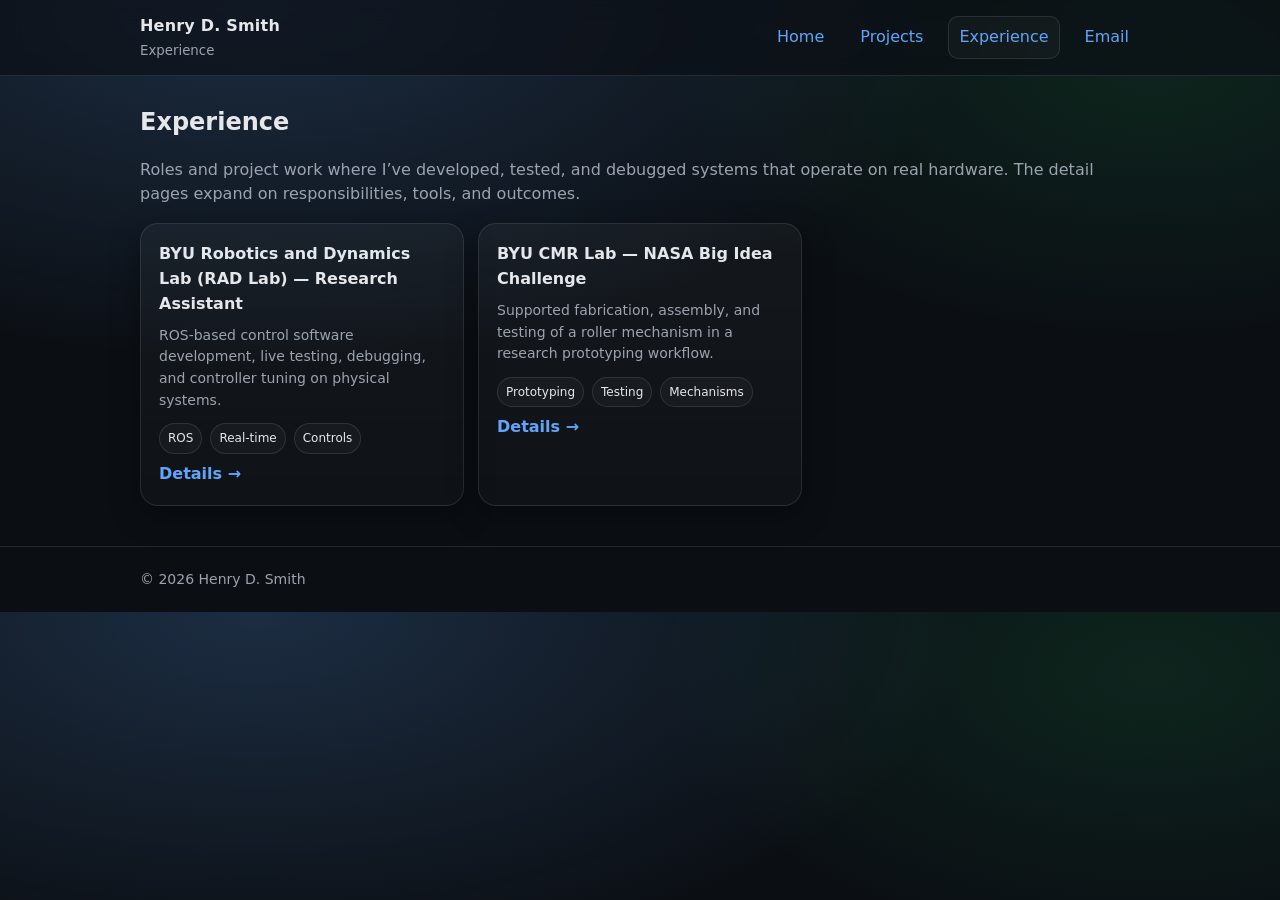
==== experience.html @ 549f532a "make into cool website" ====
<!DOCTYPE html>
<html lang="en">
<head>
  <meta charset="UTF-8" />
  <meta name="viewport" content="width=device-width, initial-scale=1"/>
  <title>Experience | Henry D. Smith</title>
  <link rel="stylesheet" href="style.css" />
</head>
<body>
  <div class="nav">
    <div class="container nav-inner">
      <div class="brand">
        <b>Henry D. Smith</b>
        <small>Experience</small>
      </div>
      <div class="nav-links">
        <a href="index.html">Home</a>
        <a href="projects.html">Projects</a>
        <a class="active" href="experience.html">Experience</a>
        <a href="mailto:hsmith40@byu.edu">Email</a>
      </div>
    </div>
  </div>

  <div class="container content">
    <h1>Experience</h1>
    <p>
      Roles and project work where I’ve developed, tested, and debugged systems that operate on real hardware.
      The detail pages expand on responsibilities, tools, and outcomes.
    </p>

    <div class="grid">
      <div class="card item">
        <h3>BYU Robotics and Dynamics Lab (RAD Lab) — Research Assistant</h3>
        <p>ROS-based control software development, live testing, debugging, and controller tuning on physical systems.</p>
        <div class="meta"><span class="tag">ROS</span><span class="tag">Real-time</span><span class="tag">Controls</span></div>
        <a class="details" href="experience-rad-lab.html">Details →</a>
      </div>

      <div class="card item">
        <h3>BYU CMR Lab — NASA Big Idea Challenge</h3>
        <p>Supported fabrication, assembly, and testing of a roller mechanism in a research prototyping workflow.</p>
        <div class="meta"><span class="tag">Prototyping</span><span class="tag">Testing</span><span class="tag">Mechanisms</span></div>
        <a class="details" href="experience-nasa-big-idea.html">Details →</a>
      </div>
    </div>
  </div>

  <div class="footer">
    <div class="container">© <span id="year"></span> Henry D. Smith</div>
  </div>
  <script>document.getElementById("year").textContent = new Date().getFullYear();</script>
</body>
</html>
---- style.css ----
:root {
  --bg: #0b0f14;
  --panel: #111827;
  --panel2: #0f172a;
  --text: #e5e7eb;
  --muted: #9ca3af;
  --accent: #60a5fa;
  --border: rgba(255,255,255,0.10);
  --shadow: 0 10px 30px rgba(0,0,0,0.35);
}

* { box-sizing: border-box; }
html, body { margin: 0; padding: 0; }
body {
  font-family: ui-sans-serif, system-ui, -apple-system, Segoe UI, Roboto, Arial, "Apple Color Emoji","Segoe UI Emoji";
  background: radial-gradient(1200px 600px at 20% 0%, rgba(96,165,250,0.20), transparent 60%),
              radial-gradient(900px 500px at 90% 10%, rgba(34,197,94,0.12), transparent 55%),
              var(--bg);
  color: var(--text);
  line-height: 1.55;
}

a { color: var(--accent); text-decoration: none; }
a:hover { text-decoration: underline; }

.container {
  width: min(1000px, calc(100% - 40px));
  margin: 0 auto;
}

.nav {
  position: sticky;
  top: 0;
  backdrop-filter: blur(10px);
  background: rgba(11,15,20,0.65);
  border-bottom: 1px solid var(--border);
  z-index: 10;
}

.nav-inner {
  display: flex;
  align-items: center;
  justify-content: space-between;
  padding: 14px 0;
}

.brand {
  display: flex;
  flex-direction: column;
  gap: 2px;
}
.brand b { letter-spacing: 0.2px; }
.brand small { color: var(--muted); }

.nav-links {
  display: flex;
  gap: 14px;
  flex-wrap: wrap;
  align-items: center;
}
.nav-links a {
  padding: 8px 10px;
  border-radius: 10px;
  border: 1px solid transparent;
}
.nav-links a.active,
.nav-links a:hover {
  border-color: var(--border);
  background: rgba(255,255,255,0.03);
  text-decoration: none;
}

.hero {
  padding: 48px 0 26px;
}

.hero-grid {
  display: grid;
  grid-template-columns: 1.3fr 0.7fr;
  gap: 18px;
}
@media (max-width: 900px) {
  .hero-grid { grid-template-columns: 1fr; }
}

.card {
  background: linear-gradient(180deg, rgba(255,255,255,0.04), rgba(255,255,255,0.02));
  border: 1px solid var(--border);
  border-radius: 18px;
  box-shadow: var(--shadow);
}

.hero-card { padding: 22px; }
.hero-card h1 {
  margin: 0 0 8px;
  font-size: 34px;
  line-height: 1.15;
}
.hero-card p { margin: 10px 0; color: var(--muted); }

.pills {
  display: flex;
  flex-wrap: wrap;
  gap: 8px;
  margin-top: 14px;
}
.pill {
  border: 1px solid var(--border);
  background: rgba(255,255,255,0.03);
  border-radius: 999px;
  padding: 6px 10px;
  font-size: 13px;
  color: var(--text);
}

.side-card { padding: 18px; }
.side-card h3 { margin: 0 0 10px; font-size: 16px; }
.side-card p { margin: 10px 0; color: var(--muted); font-size: 14px; }
.side-card .btnrow { display: flex; gap: 10px; flex-wrap: wrap; margin-top: 12px; }

.btn {
  display: inline-flex;
  align-items: center;
  gap: 8px;
  border-radius: 12px;
  padding: 10px 12px;
  border: 1px solid var(--border);
  background: rgba(255,255,255,0.03);
  color: var(--text);
  text-decoration: none;
}
.btn:hover { text-decoration: none; border-color: rgba(96,165,250,0.5); }

.section {
  padding: 20px 0 42px;
}
.section-header {
  display: flex;
  align-items: baseline;
  justify-content: space-between;
  gap: 16px;
  margin: 8px 0 14px;
}
.section-header h2 { margin: 0; font-size: 18px; }
.section-header span { color: var(--muted); font-size: 14px; }

.grid {
  display: grid;
  grid-template-columns: repeat(3, 1fr);
  gap: 14px;
}
@media (max-width: 900px) { .grid { grid-template-columns: 1fr; } }

.item {
  padding: 16px;
}
.item h3 {
  margin: 0 0 8px;
  font-size: 16px;
}
.item p {
  margin: 8px 0 12px;
  color: var(--muted);
  font-size: 14px;
}
.meta {
  display: flex;
  flex-wrap: wrap;
  gap: 8px;
  margin-top: 8px;
}
.tag {
  font-size: 12px;
  padding: 5px 8px;
  border-radius: 999px;
  border: 1px solid var(--border);
  background: rgba(255,255,255,0.03);
  color: var(--text);
}

.item a.details {
  display: inline-block;
  margin-top: 8px;
  font-weight: 600;
}

.footer {
  border-top: 1px solid var(--border);
  padding: 22px 0;
  color: var(--muted);
  font-size: 14px;
}

.content {
  padding: 28px 0 40px;
}
.content h1 { margin: 0 0 10px; font-size: 24px; }
.content h2 { margin-top: 24px; font-size: 18px; }
.content p, .content li { color: var(--muted); }
.content .card { padding: 18px; }
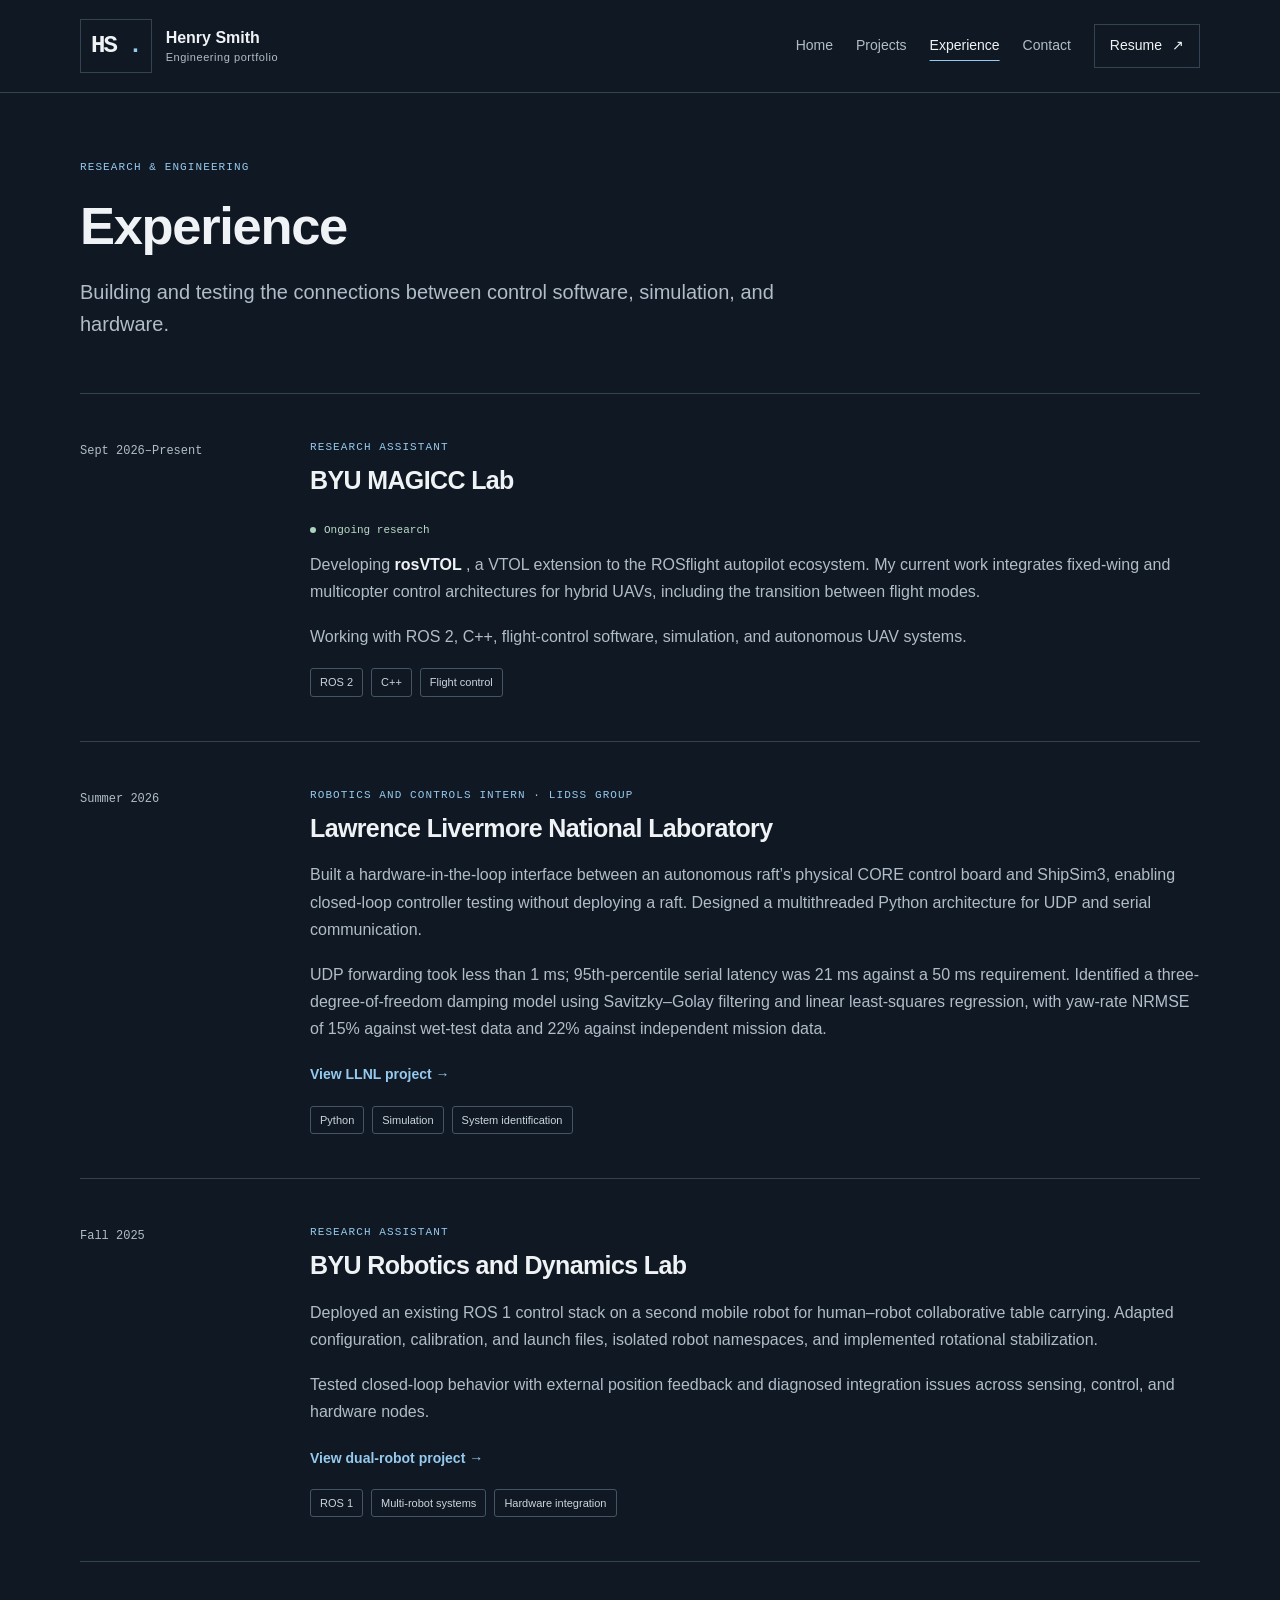
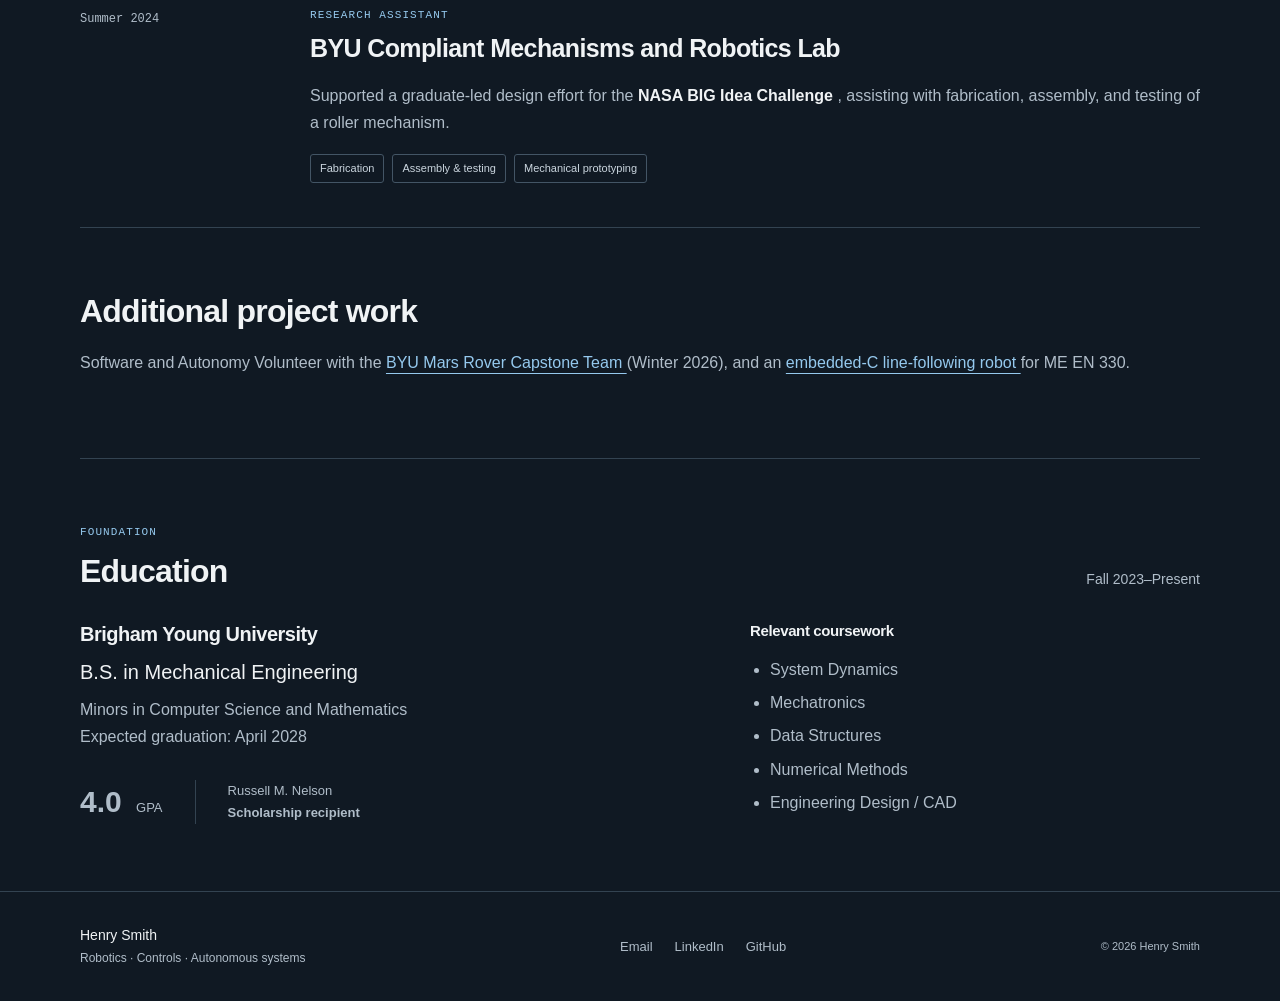
==== commit 73477fbc: "update portfolio website to include presentations and LLNL internship" ====
--- a/experience.html
+++ b/experience.html
@@ -1,54 +1,330 @@
 <!DOCTYPE html>
 <html lang="en">
-<head>
-  <meta charset="UTF-8" />
-  <meta name="viewport" content="width=device-width, initial-scale=1"/>
-  <title>Experience | Henry D. Smith</title>
-  <link rel="stylesheet" href="style.css" />
-</head>
-<body>
-  <div class="nav">
-    <div class="container nav-inner">
-      <div class="brand">
-        <b>Henry D. Smith</b>
-        <small>Experience</small>
-      </div>
-      <div class="nav-links">
-        <a href="index.html">Home</a>
-        <a href="projects.html">Projects</a>
-        <a class="active" href="experience.html">Experience</a>
-        <a href="mailto:hsmith40@byu.edu">Email</a>
-      </div>
+ <head>
+  <meta charset="utf-8"/>
+  <meta content="width=device-width, initial-scale=1" name="viewport"/>
+  <title>
+   Research &amp; Engineering Experience | Henry Smith
+  </title>
+  <meta content="Henry Smith’s research and engineering experience at BYU MAGICC Lab, Lawrence Livermore National Laboratory, RAD Lab, and CMR Lab." name="description"/>
+  <meta content="#101923" name="theme-color"/>
+  <meta content="website" property="og:type"/>
+  <meta content="Henry Smith · Engineering Portfolio" property="og:site_name"/>
+  <meta content="Research &amp; Engineering Experience | Henry Smith" property="og:title"/>
+  <meta content="Henry Smith’s research and engineering experience at BYU MAGICC Lab, Lawrence Livermore National Laboratory, RAD Lab, and CMR Lab." property="og:description"/>
+  <meta content="https://henrydsmith2002.github.io/assets/profile/henry-smith-profile.jpg" property="og:image"/>
+  <meta content="Portrait of Henry Smith" property="og:image:alt"/>
+  <link href="assets/favicon.svg" rel="icon" type="image/svg+xml"/>
+  <link href="style.css" rel="stylesheet"/>
+ </head>
+ <body>
+  <a class="skip-link" href="#main">
+   Skip to content
+  </a>
+  <header class="nav">
+   <div class="container nav-inner">
+    <a aria-label="Henry Smith, home" class="brand" href="index.html">
+     <span aria-hidden="true" class="monogram">
+      HS
+      <span>
+       .
+      </span>
+     </span>
+     <span>
+      Henry Smith
+      <small>
+       Engineering portfolio
+      </small>
+     </span>
+    </a>
+    <nav aria-label="Main navigation" class="nav-links">
+     <a href="index.html">
+      Home
+     </a>
+     <a href="projects.html">
+      Projects
+     </a>
+     <a aria-current="page" href="experience.html">
+      Experience
+     </a>
+     <a href="index.html#contact">
+      Contact
+     </a>
+     <a class="nav-resume" href="assets/documents/henry-smith-resume.pdf" rel="noopener" target="_blank">
+      Resume
+      <span aria-hidden="true">
+       ↗
+      </span>
+      <span class="sr-only">
+       (PDF, opens in new tab)
+      </span>
+     </a>
+    </nav>
+   </div>
+  </header>
+  <main id="main">
+   <div class="container">
+    <section class="page-heading">
+     <p class="eyebrow">
+      RESEARCH &amp; ENGINEERING
+     </p>
+     <h1>
+      Experience
+     </h1>
+     <p class="lead">
+      Building and testing the connections between control software, simulation, and hardware.
+     </p>
+    </section>
+    <div class="timeline">
+     <article class="experience-row" id="magicc">
+      <div class="experience-date">
+       Sept 2026–Present
+      </div>
+      <div>
+       <p class="eyebrow">
+        Research Assistant
+       </p>
+       <h2>
+        BYU MAGICC Lab
+       </h2>
+       <span class="status">
+        Ongoing research
+       </span>
+       <p>
+        Developing
+        <strong>
+         rosVTOL
+        </strong>
+        , a VTOL extension to the ROSflight autopilot ecosystem. My current work integrates fixed-wing and multicopter control architectures for hybrid UAVs, including the transition between flight modes.
+       </p>
+       <p>
+        Working with ROS 2, C++, flight-control software, simulation, and autonomous UAV systems.
+       </p>
+       <ul aria-label="Technologies" class="tags">
+        <li>
+         ROS 2
+        </li>
+        <li>
+         C++
+        </li>
+        <li>
+         Flight control
+        </li>
+       </ul>
+      </div>
+     </article>
+     <article class="experience-row" id="llnl">
+      <div class="experience-date">
+       Summer 2026
+      </div>
+      <div>
+       <p class="eyebrow">
+        Robotics and Controls Intern · LIDSS Group
+       </p>
+       <h2>
+        Lawrence Livermore National Laboratory
+       </h2>
+       <p>
+        Built a hardware-in-the-loop interface between an autonomous raft’s physical CORE control board and ShipSim3, enabling closed-loop controller testing without deploying a raft. Designed a multithreaded Python architecture for UDP and serial communication.
+       </p>
+       <p>
+        UDP forwarding took less than 1 ms; 95th-percentile serial latency was 21 ms against a 50 ms requirement. Identified a three-degree-of-freedom damping model using Savitzky–Golay filtering and linear least-squares regression, with yaw-rate NRMSE of 15% against wet-test data and 22% against independent mission data.
+       </p>
+       <a class="details" href="project-llnl-raft.html">
+        View LLNL project
+        <span aria-hidden="true">
+         →
+        </span>
+       </a>
+       <ul aria-label="Technologies" class="tags">
+        <li>
+         Python
+        </li>
+        <li>
+         Simulation
+        </li>
+        <li>
+         System identification
+        </li>
+       </ul>
+      </div>
+     </article>
+     <article class="experience-row" id="rad">
+      <div class="experience-date">
+       Fall 2025
+      </div>
+      <div>
+       <p class="eyebrow">
+        Research Assistant
+       </p>
+       <h2>
+        BYU Robotics and Dynamics Lab
+       </h2>
+       <p>
+        Deployed an existing ROS 1 control stack on a second mobile robot for human–robot collaborative table carrying. Adapted configuration, calibration, and launch files, isolated robot namespaces, and implemented rotational stabilization.
+       </p>
+       <p>
+        Tested closed-loop behavior with external position feedback and diagnosed integration issues across sensing, control, and hardware nodes.
+       </p>
+       <a class="details" href="project-rad-ros.html">
+        View dual-robot project
+        <span aria-hidden="true">
+         →
+        </span>
+       </a>
+       <ul aria-label="Technologies" class="tags">
+        <li>
+         ROS 1
+        </li>
+        <li>
+         Multi-robot systems
+        </li>
+        <li>
+         Hardware integration
+        </li>
+       </ul>
+      </div>
+     </article>
+     <article class="experience-row" id="cmr">
+      <div class="experience-date">
+       Summer 2024
+      </div>
+      <div>
+       <p class="eyebrow">
+        Research Assistant
+       </p>
+       <h2>
+        BYU Compliant Mechanisms and Robotics Lab
+       </h2>
+       <p>
+        Supported a graduate-led design effort for the
+        <strong>
+         NASA BIG Idea Challenge
+        </strong>
+        , assisting with fabrication, assembly, and testing of a roller mechanism.
+       </p>
+       <ul aria-label="Technologies" class="tags">
+        <li>
+         Fabrication
+        </li>
+        <li>
+         Assembly &amp; testing
+        </li>
+        <li>
+         Mechanical prototyping
+        </li>
+       </ul>
+      </div>
+     </article>
     </div>
-  </div>
-
-  <div class="container content">
-    <h1>Experience</h1>
+    <section class="section">
+     <h2>
+      Additional project work
+     </h2>
+     <p>
+      Software and Autonomy Volunteer with the
+      <a href="project-mars-rover.html">
+       BYU Mars Rover Capstone Team
+      </a>
+      (Winter 2026), and an
+      <a href="project-light-following.html">
+       embedded-C line-following robot
+      </a>
+      for ME EN 330.
+     </p>
+    </section>
+    <section class="section education" id="education">
+     <div class="section-header">
+      <div>
+       <p class="eyebrow">
+        FOUNDATION
+       </p>
+       <h2>
+        Education
+       </h2>
+      </div>
+      <span>
+       Fall 2023–Present
+      </span>
+     </div>
+     <div class="education-grid">
+      <div>
+       <h3>
+        Brigham Young University
+       </h3>
+       <p class="lead-small">
+        B.S. in Mechanical Engineering
+       </p>
+       <p>
+        Minors in Computer Science and Mathematics
+        <br/>
+        Expected graduation: April 2028
+       </p>
+       <div class="education-facts">
+        <span>
+         <b>
+          4.0
+         </b>
+         GPA
+        </span>
+        <span>
+         Russell M. Nelson
+         <br/>
+         <b>
+          Scholarship recipient
+         </b>
+        </span>
+       </div>
+      </div>
+      <div>
+       <h3 class="small-heading">
+        Relevant coursework
+       </h3>
+       <ul class="coursework">
+        <li>
+         System Dynamics
+        </li>
+        <li>
+         Mechatronics
+        </li>
+        <li>
+         Data Structures
+        </li>
+        <li>
+         Numerical Methods
+        </li>
+        <li>
+         Engineering Design / CAD
+        </li>
+       </ul>
+      </div>
+     </div>
+    </section>
+   </div>
+  </main>
+  <footer class="footer">
+   <div class="container footer-inner">
     <p>
-      Roles and project work where I’ve developed, tested, and debugged systems that operate on real hardware.
-      The detail pages expand on responsibilities, tools, and outcomes.
+     Henry Smith
+     <span>
+      Robotics · Controls · Autonomous systems
+     </span>
     </p>
-
-    <div class="grid">
-      <div class="card item">
-        <h3>BYU Robotics and Dynamics Lab (RAD Lab) — Research Assistant</h3>
-        <p>ROS-based control software development, live testing, debugging, and controller tuning on physical systems.</p>
-        <div class="meta"><span class="tag">ROS</span><span class="tag">Real-time</span><span class="tag">Controls</span></div>
-        <a class="details" href="experience-rad-lab.html">Details →</a>
-      </div>
-
-      <div class="card item">
-        <h3>BYU CMR Lab — NASA Big Idea Challenge</h3>
-        <p>Supported fabrication, assembly, and testing of a roller mechanism in a research prototyping workflow.</p>
-        <div class="meta"><span class="tag">Prototyping</span><span class="tag">Testing</span><span class="tag">Mechanisms</span></div>
-        <a class="details" href="experience-nasa-big-idea.html">Details →</a>
-      </div>
+    <div>
+     <a href="mailto:hsmith40@byu.edu">
+      Email
+     </a>
+     <a href="https://www.linkedin.com/in/henry-smith-816a72335/">
+      LinkedIn
+     </a>
+     <a href="https://github.com/henrydsmith2002">
+      GitHub
+     </a>
     </div>
-  </div>
-
-  <div class="footer">
-    <div class="container">© <span id="year"></span> Henry D. Smith</div>
-  </div>
-  <script>document.getElementById("year").textContent = new Date().getFullYear();</script>
-</body>
+    <small>
+     © 2026 Henry Smith
+    </small>
+   </div>
+  </footer>
+ </body>
 </html>
--- a/style.css
+++ b/style.css
@@ -1,200 +1,243 @@
 :root {
-  --bg: #0b0f14;
-  --panel: #111827;
-  --panel2: #0f172a;
-  --text: #e5e7eb;
-  --muted: #9ca3af;
-  --accent: #60a5fa;
-  --border: rgba(255,255,255,0.10);
-  --shadow: 0 10px 30px rgba(0,0,0,0.35);
-}
-
+  color-scheme: dark;
+  --bg: #101923;
+  --panel: #17232f;
+  --text: #f0f3f5;
+  --muted: #b0bdc9;
+  --accent: #95c9ee;
+  --border: #334351;
+  --mono: ui-monospace, SFMono-Regular, Consolas, monospace;
+}
 * { box-sizing: border-box; }
-html, body { margin: 0; padding: 0; }
-body {
-  font-family: ui-sans-serif, system-ui, -apple-system, Segoe UI, Roboto, Arial, "Apple Color Emoji","Segoe UI Emoji";
-  background: radial-gradient(1200px 600px at 20% 0%, rgba(96,165,250,0.20), transparent 60%),
-              radial-gradient(900px 500px at 90% 10%, rgba(34,197,94,0.12), transparent 55%),
-              var(--bg);
-  color: var(--text);
-  line-height: 1.55;
-}
-
-a { color: var(--accent); text-decoration: none; }
-a:hover { text-decoration: underline; }
-
-.container {
-  width: min(1000px, calc(100% - 40px));
-  margin: 0 auto;
-}
-
-.nav {
-  position: sticky;
-  top: 0;
-  backdrop-filter: blur(10px);
-  background: rgba(11,15,20,0.65);
-  border-bottom: 1px solid var(--border);
-  z-index: 10;
-}
-
-.nav-inner {
-  display: flex;
-  align-items: center;
-  justify-content: space-between;
-  padding: 14px 0;
-}
-
-.brand {
-  display: flex;
-  flex-direction: column;
-  gap: 2px;
-}
-.brand b { letter-spacing: 0.2px; }
-.brand small { color: var(--muted); }
-
-.nav-links {
-  display: flex;
-  gap: 14px;
-  flex-wrap: wrap;
-  align-items: center;
-}
-.nav-links a {
-  padding: 8px 10px;
-  border-radius: 10px;
-  border: 1px solid transparent;
-}
-.nav-links a.active,
-.nav-links a:hover {
-  border-color: var(--border);
-  background: rgba(255,255,255,0.03);
-  text-decoration: none;
-}
-
-.hero {
-  padding: 48px 0 26px;
-}
-
-.hero-grid {
-  display: grid;
-  grid-template-columns: 1.3fr 0.7fr;
-  gap: 18px;
-}
-@media (max-width: 900px) {
-  .hero-grid { grid-template-columns: 1fr; }
-}
-
-.card {
-  background: linear-gradient(180deg, rgba(255,255,255,0.04), rgba(255,255,255,0.02));
-  border: 1px solid var(--border);
-  border-radius: 18px;
-  box-shadow: var(--shadow);
-}
-
-.hero-card { padding: 22px; }
-.hero-card h1 {
-  margin: 0 0 8px;
-  font-size: 34px;
-  line-height: 1.15;
-}
-.hero-card p { margin: 10px 0; color: var(--muted); }
-
-.pills {
-  display: flex;
-  flex-wrap: wrap;
-  gap: 8px;
-  margin-top: 14px;
-}
-.pill {
-  border: 1px solid var(--border);
-  background: rgba(255,255,255,0.03);
-  border-radius: 999px;
-  padding: 6px 10px;
-  font-size: 13px;
-  color: var(--text);
-}
-
-.side-card { padding: 18px; }
-.side-card h3 { margin: 0 0 10px; font-size: 16px; }
-.side-card p { margin: 10px 0; color: var(--muted); font-size: 14px; }
-.side-card .btnrow { display: flex; gap: 10px; flex-wrap: wrap; margin-top: 12px; }
-
-.btn {
-  display: inline-flex;
-  align-items: center;
-  gap: 8px;
-  border-radius: 12px;
-  padding: 10px 12px;
-  border: 1px solid var(--border);
-  background: rgba(255,255,255,0.03);
-  color: var(--text);
-  text-decoration: none;
-}
-.btn:hover { text-decoration: none; border-color: rgba(96,165,250,0.5); }
-
-.section {
-  padding: 20px 0 42px;
-}
-.section-header {
-  display: flex;
-  align-items: baseline;
-  justify-content: space-between;
-  gap: 16px;
-  margin: 8px 0 14px;
-}
-.section-header h2 { margin: 0; font-size: 18px; }
-.section-header span { color: var(--muted); font-size: 14px; }
-
-.grid {
-  display: grid;
-  grid-template-columns: repeat(3, 1fr);
-  gap: 14px;
-}
-@media (max-width: 900px) { .grid { grid-template-columns: 1fr; } }
-
-.item {
-  padding: 16px;
-}
-.item h3 {
-  margin: 0 0 8px;
-  font-size: 16px;
-}
-.item p {
-  margin: 8px 0 12px;
-  color: var(--muted);
-  font-size: 14px;
-}
-.meta {
-  display: flex;
-  flex-wrap: wrap;
-  gap: 8px;
-  margin-top: 8px;
-}
-.tag {
-  font-size: 12px;
-  padding: 5px 8px;
-  border-radius: 999px;
-  border: 1px solid var(--border);
-  background: rgba(255,255,255,0.03);
-  color: var(--text);
-}
-
-.item a.details {
-  display: inline-block;
-  margin-top: 8px;
-  font-weight: 600;
-}
-
-.footer {
-  border-top: 1px solid var(--border);
-  padding: 22px 0;
-  color: var(--muted);
-  font-size: 14px;
-}
-
-.content {
-  padding: 28px 0 40px;
-}
-.content h1 { margin: 0 0 10px; font-size: 24px; }
-.content h2 { margin-top: 24px; font-size: 18px; }
-.content p, .content li { color: var(--muted); }
-.content .card { padding: 18px; }
+html { scroll-padding-top: 110px; }
+body { margin: 0; background: var(--bg); color: var(--text); font-family: -apple-system, BlinkMacSystemFont, "Segoe UI", sans-serif; font-size: 16px; line-height: 1.7; }
+a { color: var(--accent); text-underline-offset: 5px; }
+a:hover { color: #d6ebfa; }
+a:focus-visible { outline: 3px solid #b6ddfa; outline-offset: 5px; border-radius: 2px; }
+img { display: block; max-width: 100%; height: auto; }
+p { margin: 0 0 18px; color: var(--muted); }
+h1, h2, h3 { color: var(--text); line-height: 1.23; margin: 0 0 18px; font-weight: 650; letter-spacing: -.025em; text-wrap: balance; }
+h1 { font-size: clamp(2.3rem, 4.1vw, 3.55rem); }
+h2 { font-size: clamp(1.65rem, 2.6vw, 2rem); }
+h3 { font-size: 1.25rem; }
+strong { color: var(--text); }
+li { color: var(--muted); }
+li + li { margin-top: 6px; }
+code { color: var(--text); font-size: .9em; }
+.container { width: min(1120px, calc(100% - 64px)); margin-inline: auto; }
+.sr-only { position: absolute; width: 1px; height: 1px; padding: 0; margin: -1px; overflow: hidden; clip: rect(0,0,0,0); white-space: nowrap; border: 0; }
+.skip-link { position: fixed; top: -80px; left: 16px; z-index: 100; padding: 12px 18px; background: var(--text); color: var(--bg); }
+.skip-link:focus { top: 12px; color: var(--bg); }
+.nav { background: var(--bg); border-bottom: 1px solid var(--border); position: sticky; top: 0; z-index: 10; }
+.nav-inner { display: flex; align-items: center; justify-content: space-between; gap: 24px; min-height: 92px; }
+.brand { display: flex; align-items: center; gap: 14px; color: var(--text); text-decoration: none; font-weight: 650; white-space: nowrap; line-height: 1.4; }
+.brand small { display: block; color: var(--muted); font-size: 11px; font-weight: 400; letter-spacing: .05em; }
+.monogram { font-family: var(--mono); font-size: 24px; letter-spacing: -2px; border: 1px solid var(--border); padding: 9px 10px; }
+.monogram span { color: var(--accent); }
+.nav-links { display: flex; align-items: center; gap: 23px; }
+.nav-links a { display: inline-flex; align-items: center; min-height: 44px; text-decoration: none; color: var(--muted); font-size: 14px; }
+.nav-links a:hover, .nav-links a[aria-current], .nav-links .current-section { color: var(--text); }
+.nav-links a[aria-current] { text-decoration: underline; text-decoration-color: var(--accent); text-underline-offset: 10px; }
+.nav-links .nav-resume { border: 1px solid var(--border); padding: 4px 15px; gap: 10px; color: var(--text); }
+.eyebrow { color: var(--accent); font-family: var(--mono); font-size: 11px; line-height: 1.7; letter-spacing: .1em; text-transform: uppercase; margin-bottom: 17px; }
+.hero { display: grid; grid-template-columns: minmax(0, 1fr) 280px; align-items: center; gap: 80px; padding: 70px 0 58px; }
+.hero h1 { margin-bottom: 22px; }
+.hero h1 span { color: var(--accent); }
+.hero-copy > p:not(.eyebrow) { max-width: 620px; }
+.hero-intro { font-size: 20px; color: var(--text); line-height: 1.5; margin-bottom: 14px; }
+.portrait { margin: 0; }
+.portrait img { width: 100%; border-radius: 5px; }
+.portrait figcaption { margin-top: 17px; padding-left: 14px; border-left: 2px solid var(--accent); line-height: 1.6; }
+.portrait figcaption strong { display: block; font-size: 15px; }
+.portrait figcaption span { color: var(--muted); font-size: 12px; }
+.btnrow { display: flex; flex-wrap: wrap; gap: 12px; margin-top: 26px; }
+.btn { display: inline-flex; align-items: center; justify-content: center; gap: 16px; min-height: 46px; padding: 10px 20px; border: 1px solid #52697a; border-radius: 4px; color: var(--text); font-size: 14px; font-weight: 600; text-decoration: none; transition: background .15s, border-color .15s; }
+.btn:hover { background: #243746; color: var(--text); border-color: var(--accent); }
+.btn.primary { background: var(--accent); color: #101923; border-color: var(--accent); }
+.btn.primary:hover { background: #bbdff8; }
+.social-links { display: flex; flex-wrap: wrap; gap: 10px 22px; margin-top: 22px; }
+.social-links a { font-size: 13px; color: var(--muted); min-height: 30px; display: inline-flex; align-items: center; gap: 6px; text-decoration: none; }
+.social-links a:hover { color: var(--accent); text-decoration: underline; }
+.now-strip { display: flex; align-items: center; gap: 22px; border-block: 1px solid var(--border); padding: 20px 0; }
+.now-strip p { margin: 0; font-size: 14px; flex: 1; }
+.now-strip p span { margin-inline: 10px; color: #6a859a; }
+.now-strip a { font-size: 13px; white-space: nowrap; text-decoration: none; }
+.status { display: inline-flex; align-items: center; gap: 8px; color: #bbdbc9; font: 11px var(--mono); }
+.status::before { content: ''; width: 6px; height: 6px; border-radius: 50%; background: #acd4bd; flex-shrink: 0; }
+.section { padding: 64px 0; }
+.section + .section { border-top: 1px solid var(--border); }
+.section-header { display: flex; align-items: end; justify-content: space-between; gap: 24px; margin-bottom: 30px; }
+.section-header .eyebrow { margin-bottom: 10px; }
+.section-header h2 { margin: 0; }
+.section-header > span { color: var(--muted); font-size: 14px; white-space: nowrap; }
+.details { display: inline-block; font-size: 14px; font-weight: 600; text-decoration: none; }
+.details:hover { text-decoration: underline; }
+.section-header > a { white-space: nowrap; }
+.project-grid { display: grid; grid-template-columns: repeat(2,minmax(0,1fr)); gap: 24px; }
+.card { background: var(--panel); border: 1px solid var(--border); border-radius: 6px; overflow: hidden; }
+.project-card { display: flex; flex-direction: column; }
+.card-body { padding: 28px; flex: 1; display: flex; align-items: start; flex-direction: column; }
+.card-body h2, .card-body h3 { font-size: 23px; }
+.card-body .eyebrow { margin-bottom: 14px; }
+.card-body p { font-size: 15px; }
+.card-body .project-org { color: var(--accent); font-size: 12px; margin-top: -5px; }
+.card-body .tags { margin-top: auto; padding-top: 8px; }
+.card-body .details { margin-top: 24px; }
+.card-visual { background-color: #1c2d3b; background-image: linear-gradient(#91b8d20b 1px, transparent 1px), linear-gradient(90deg,#91b8d20b 1px, transparent 1px); background-size: 24px 24px; min-height: 160px; border-bottom: 1px solid var(--border); display: flex; align-items: center; justify-content: center; padding: 20px; gap: 12px; }
+.flow-mini > span { padding: 12px 14px; border: 1px solid #62849b; border-radius: 4px; font-size: 14px; text-align: center; background: #182733; }
+.card-visual small { display: block; font-family: var(--mono); font-size: 8px; font-weight: 400; letter-spacing: .04em; margin-top: 7px; color: var(--muted); }
+.flow-mini b { color: var(--accent); font-weight: 400; }
+.robot-mini { gap: 27px; }
+.robot-mini > span { text-align: center; color: var(--accent); font: 9px var(--mono); letter-spacing: .05em; }
+.robot-mini i { display: block; position: relative; width: 50px; height: 44px; border: 1px solid #93b8d0; background: #233c4f; margin: 0 auto 14px; border-radius: 9px; }
+.robot-mini i::before { content: ''; position: absolute; width: 22px; height: 22px; left: 13px; top: 9px; border: 1px solid var(--accent); border-radius: 50%; }
+.robot-mini > div { font-size: 14px; text-align: center; }
+.tags { list-style: none; padding: 0; margin: 18px 0 0; display: flex; flex-wrap: wrap; gap: 8px; }
+.tags li { font-size: 11px; padding: 4px 9px; border: 1px solid #435565; color: #cad5de; border-radius: 3px; margin: 0; }
+.about { display: grid; grid-template-columns: 1fr 1.45fr; gap: 70px; }
+.about h2 { max-width: 330px; }
+.lead-small { font-size: 20px; line-height: 1.6; color: var(--text); }
+.education-grid { display: grid; grid-template-columns: 1.4fr 1fr; gap: 40px; }
+.education-grid h3 { margin-bottom: 10px; }
+.education-grid .lead-small { margin-bottom: 8px; }
+.education-facts { display: flex; align-items: center; gap: 32px; margin-top: 26px; }
+.education-facts > span { color: var(--muted); font-size: 13px; }
+.education-facts > span:first-child b { font-size: 30px; margin-right: 6px; }
+.education-facts > span + span { border-left: 1px solid var(--border); padding-left: 32px; }
+.small-heading { font-size: 15px; }
+.coursework { padding-left: 20px; margin-bottom: 0; }
+.skills-grid { display: grid; grid-template-columns: repeat(3,1fr); gap: 34px 45px; }
+.skill-group { border-top: 1px solid var(--border); padding-top: 20px; }
+.skill-group h3 { font-size: 16px; }
+.skill-group ul { list-style: none; padding: 0; margin: 0; font-size: 14px; }
+.skill-group li + li { margin-top: 3px; }
+.contact { display: grid; grid-template-columns: 1.45fr 1fr; gap: 75px; }
+.contact h2 { max-width: 580px; }
+.contact-email { font-size: clamp(1.15rem,2.5vw,1.55rem); text-decoration: none; }
+.resume-card { border: 1px solid var(--border); border-radius: 5px; padding: 30px; align-self: start; }
+.resume-card p { font-size: 14px; }
+.download-link { display: block; margin-top: 17px; font-size: 13px; }
+.footer { border-top: 1px solid var(--border); padding: 32px 0; }
+.footer-inner { display: flex; align-items: center; gap: 30px; justify-content: space-between; }
+.footer p { color: var(--text); font-size: 14px; margin: 0; }
+.footer p span { display: block; color: var(--muted); font-size: 12px; }
+.footer a { color: var(--muted); font-size: 13px; text-decoration: none; padding: 10px 0; }
+.footer a:hover { color: var(--accent); }
+.footer-inner > div { display: flex; gap: 22px; }
+.footer small { color: var(--muted); font-size: 11px; }
+.page-heading { padding: 65px 0 35px; max-width: 780px; }
+.lead { font-size: 20px; max-width: 760px; line-height: 1.6; }
+.project-list { padding-top: 10px; }
+.callout { border: 1px solid #496378; border-left: 3px solid var(--accent); padding: 24px 28px; background: var(--panel); margin: 0 0 60px; }
+.callout p:last-child { margin-bottom: 0; }
+.timeline { border-top: 1px solid var(--border); }
+.experience-row { display: grid; grid-template-columns: 190px 1fr; gap: 40px; padding: 44px 0; border-bottom: 1px solid var(--border); scroll-margin-top: 110px; }
+.experience-date { color: var(--muted); font-family: var(--mono); font-size: 12px; padding-top: 3px; }
+.experience-row h2 { font-size: 25px; }
+.experience-row .eyebrow { margin-bottom: 8px; }
+.experience-row .status { margin-bottom: 15px; }
+.breadcrumb { display: flex; flex-wrap: wrap; gap: 12px; padding-top: 30px; font-size: 12px; color: var(--muted); }
+.breadcrumb a { text-decoration: none; }
+.project-heading { max-width: 930px; padding: 48px 0; }
+.project-heading h1 { max-width: 900px; }
+.project-heading .lead { max-width: 800px; }
+.date-divider { margin-inline: 12px; }
+.project-heading .btnrow:empty { display: none; }
+.metrics { display: grid; grid-template-columns: repeat(4,1fr); border-block: 1px solid var(--border); padding: 27px 0; margin-bottom: 48px; gap: 24px; }
+.metrics strong { display: block; font-size: 32px; font-weight: 500; color: var(--accent); line-height: 1.4; }
+.metrics span { font-size: 12px; color: var(--muted); }
+.project-layout { display: grid; grid-template-columns: minmax(0,1fr) 320px; gap: 64px; }
+.project-prose section { margin-bottom: 42px; }
+.project-prose h2 { font-size: 25px; }
+.project-prose h3 { font-size: 18px; margin-top: 26px; }
+.project-prose ul, .project-prose ol { padding-left: 22px; }
+.project-prose li + li { margin-top: 12px; }
+.sidebar-card { border: 1px solid var(--border); border-radius: 5px; padding: 25px; margin-bottom: 24px; }
+.sidebar-card h2 { font-size: 19px; }
+.sidebar-card p { font-size: 14px; }
+.sidebar-card dl { margin: 0; }
+.sidebar-card dt { font-family: var(--mono); font-size: 10px; color: var(--accent); text-transform: uppercase; letter-spacing: .06em; margin-top: 18px; }
+.sidebar-card dd { font-size: 14px; color: var(--muted); margin: 4px 0 0; }
+.sidebar-card .btn { width: 100%; font-size: 12px; padding: 10px; gap: 8px; }
+.preview-link { display: block; margin: 20px 0; }
+.architecture { background: var(--panel); border: 1px solid var(--border); border-radius: 5px; text-align: center; padding: 28px; margin: 25px 0; }
+.architecture > div { border: 1px solid #526d80; padding: 14px; max-width: 340px; margin: auto; border-radius: 4px; }
+.architecture span { display: block; font-size: 12px; color: var(--muted); }
+.architecture p { font-family: var(--mono); font-size: 11px; margin: 10px 0; color: var(--accent); }
+.architecture .return-path { margin: 20px 0 0; line-height: 1.8; }
+.wide-preview { margin: 0 0 48px; padding: 24px; background: var(--panel); border: 1px solid var(--border); border-radius: 5px; }
+.wide-preview img { width: 100%; max-width: 850px; margin: auto; }
+.wide-preview figcaption { margin-top: 18px; font-size: 12px; text-align: center; color: var(--muted); }
+.wide-preview figcaption a { display: inline-block; }
+.limitation { margin: 28px 0; }
+.limitation h3 { margin-top: 0; }
+.compact-prose { max-width: 760px; border-top: 1px solid var(--border); padding-top: 36px; }
+.back-projects { border-top: 1px solid var(--border); display: flex; flex-wrap: wrap; gap: 20px; justify-content: space-between; padding: 28px 0 50px; font-size: 14px; }
+@media (max-width: 1000px) {
+  .hero { gap: 40px; grid-template-columns: minmax(0,1fr) 240px; }
+  .nav-links { gap: 16px; }
+  .project-layout { gap: 30px; grid-template-columns: minmax(0,1fr) 280px; }
+  .contact { gap: 40px; }
+  .flow-mini { gap: 8px; padding: 16px; }
+  .flow-mini > span { padding: 10px; font-size: 12px; }
+}
+@media (max-width: 760px) {
+  html { scroll-padding-top: 20px; }
+  .container { width: calc(100% - 40px); }
+  .nav { position: static; }
+  .nav-inner { flex-direction: column; align-items: start; gap: 10px; padding: 18px 0 12px; }
+  .brand small { font-size: 10px; }
+  .monogram { font-size: 20px; padding: 6px 9px; }
+  .nav-links { width: 100%; justify-content: space-between; gap: 8px; }
+  .nav-links a { font-size: 12px; }
+  .nav-links .nav-resume { padding: 2px 10px; gap: 5px; }
+  .hero { grid-template-columns: minmax(0,1fr) 185px; padding-top: 40px; gap: 28px; }
+  .hero h1 { font-size: 34px; }
+  .hero .eyebrow { font-size: 10px; }
+  .hero-intro { font-size: 18px; }
+  .hero-copy > p:not(.eyebrow) { font-size: 15px; }
+  .now-strip { flex-wrap: wrap; gap: 10px 16px; }
+  .now-strip p { flex-basis: 75%; }
+  .now-strip a { margin-left: auto; }
+  .section { padding: 46px 0; }
+  .section-header { align-items: start; flex-direction: column; gap: 16px; }
+  .project-grid { grid-template-columns: 1fr; }
+  .about { gap: 24px; grid-template-columns: 1fr; }
+  .about h2 { max-width: 520px; }
+  .education-grid { gap: 32px; grid-template-columns: 1fr; }
+  .skills-grid { grid-template-columns: repeat(2,minmax(0,1fr)); gap: 30px; }
+  .contact { grid-template-columns: 1fr; gap: 32px; }
+  .footer-inner { align-items: start; flex-wrap: wrap; gap: 20px 30px; }
+  .footer small { flex-basis: 100%; }
+  .project-layout { grid-template-columns: 1fr; gap: 0; }
+  .project-sidebar { display: grid; grid-template-columns: repeat(2,minmax(0,1fr)); gap: 20px; }
+  .experience-row { grid-template-columns: 1fr; gap: 14px; scroll-margin-top: 24px; }
+  .page-heading { padding-top: 40px; }
+  .project-heading { padding: 32px 0; }
+  .project-heading .eyebrow { font-size: 10px; }
+  .lead { font-size: 18px; }
+  .metrics { grid-template-columns: repeat(2,1fr); }
+  .wide-preview { padding: 12px; }
+}
+@media (max-width: 520px) {
+  .hero { grid-template-columns: 1fr; gap: 32px; }
+  .hero h1 { font-size: clamp(2rem,8vw,2.5rem); }
+  .portrait { display: flex; align-items: center; gap: 22px; }
+  .portrait img { width: 128px; }
+  .portrait figcaption { padding-left: 0; border: 0; margin: 0; }
+  .portrait figcaption span { display: block; max-width: 160px; }
+  .social-links { gap: 8px 18px; }
+  .now-strip p { flex-basis: 100%; }
+  .now-strip a { margin-left: 0; }
+  .card-body { padding: 24px; }
+  .skills-grid { gap: 25px 18px; }
+  .skill-group h3 { font-size: 15px; }
+  .skill-group li { font-size: 13px; }
+  .project-sidebar { grid-template-columns: 1fr; }
+  .education-facts { gap: 20px; }
+  .education-facts > span + span { padding-left: 20px; }
+  .date-divider { margin-inline: 5px; }
+  .callout { padding: 20px; }
+  .architecture { padding: 20px 14px; }
+}
+@media (prefers-reduced-motion: reduce) { *, *::before, *::after { transition: none !important; } }
